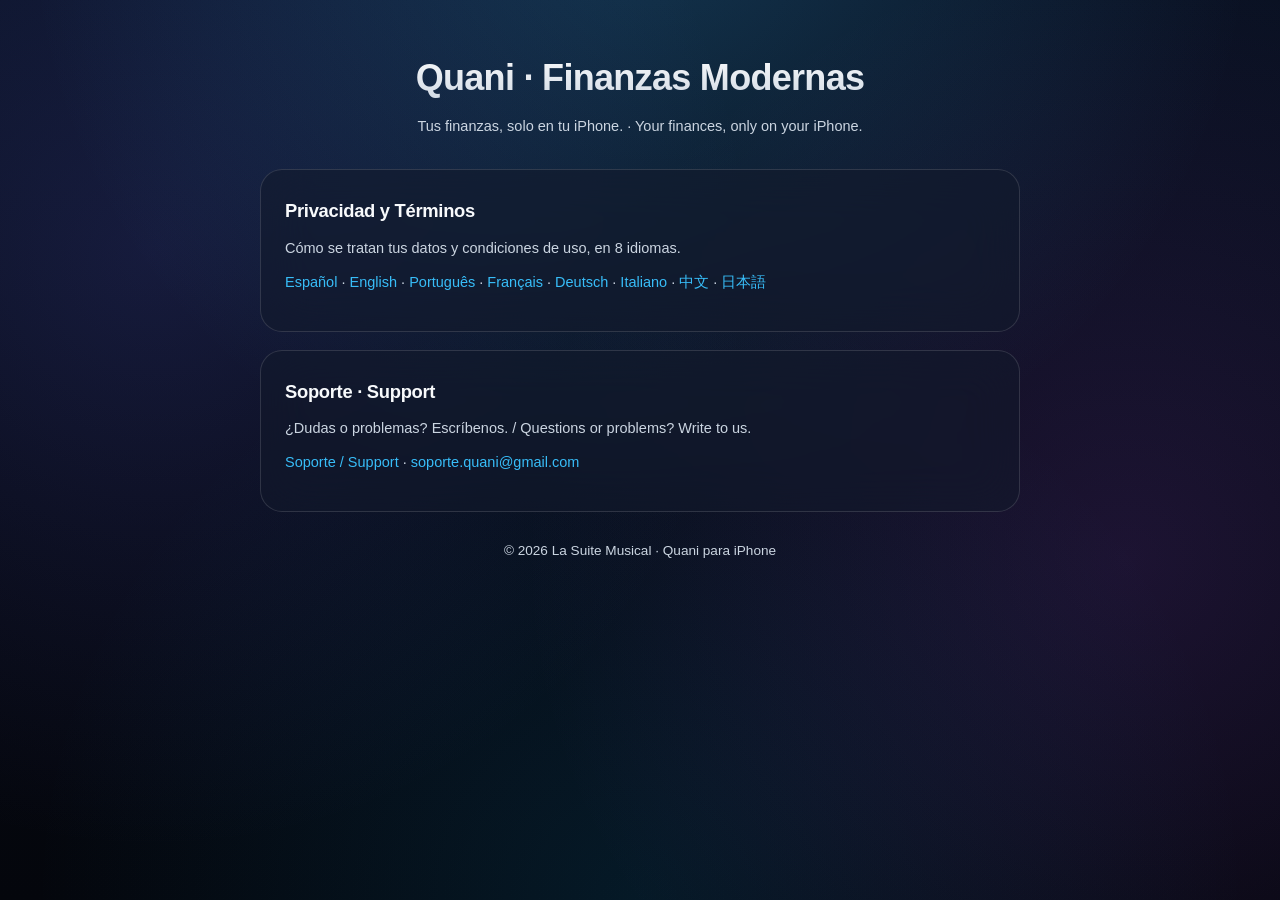
==== index.html @ 150d27f6 "Sitio de privacidad y soporte" ====
<!DOCTYPE html>
<html lang="es">
<head>
<meta charset="UTF-8" />
<meta name="viewport" content="width=device-width, initial-scale=1.0" />
<title>Quani · Finanzas Modernas</title>
<meta name="description" content="Quani · Finanzas Modernas. Privacidad, términos y soporte." />
<style>
:root {
      --bg-deep: #050811;
      --bg-navy: #0a0e17;
      --glass-surface: rgba(18, 26, 44, 0.56);
      --glass-surface-strong: rgba(24, 35, 58, 0.72);
      --glass-border: rgba(255, 255, 255, 0.13);
      --glass-highlight: rgba(255, 255, 255, 0.28);
      --text-primary: #f8fafc;
      --text-secondary: #cbd5e1;
      --text-muted: #8b9bb4;
      --cyan: #38bdf8;
      --amber: #fbbf24;
      --violet: #a78bfa;
    }

    * {
      box-sizing: border-box;
      -webkit-font-smoothing: antialiased;
    }

    body {
      margin: 0;
      min-height: 100vh;
      font-family: -apple-system, BlinkMacSystemFont, "SF Pro Display", "SF Pro Text", "Helvetica Neue", sans-serif;
      background-color: var(--bg-deep);
      color: var(--text-primary);
      line-height: 1.65;
      overflow-x: hidden;
      position: relative;
      padding: 48px 20px 96px;
    }

    /* Esferas de luz ambiental estilo Liquid Glass / Aurora de Quani */
    .ambient-canvas {
      position: fixed;
      inset: 0;
      pointer-events: none;
      z-index: 0;
      overflow: hidden;
      background:
        radial-gradient(circle at 50% -10%, rgba(56, 189, 248, 0.20) 0%, transparent 52%),
        radial-gradient(circle at 12% 28%, rgba(99, 102, 241, 0.16) 0%, transparent 46%),
        radial-gradient(circle at 88% 62%, rgba(168, 85, 247, 0.14) 0%, transparent 48%),
        radial-gradient(circle at 50% 100%, rgba(14, 165, 233, 0.12) 0%, transparent 55%),
        linear-gradient(180deg, #091122 0%, #060913 55%, #04060c 100%);
    }

    .shell {
      position: relative;
      z-index: 1;
      max-width: 760px;
      margin: 0 auto;
    }

    /* Cabecera minimalista con el emblema Q de cristal */
    .hero {
      text-align: center;
      margin-bottom: 36px;
    }

    .logo-ring {
      width: 84px;
      height: 84px;
      margin: 0 auto 18px;
      border-radius: 24px;
      background: linear-gradient(145deg, rgba(255, 255, 255, 0.12), rgba(255, 255, 255, 0.02));
      border: 1px solid var(--glass-border);
      box-shadow:
        0 18px 40px rgba(0, 0, 0, 0.55),
        0 0 32px rgba(56, 189, 248, 0.18),
        inset 0 1px 0 var(--glass-highlight);
      backdrop-filter: blur(24px) saturate(180%);
      -webkit-backdrop-filter: blur(24px) saturate(180%);
      display: flex;
      align-items: center;
      justify-content: center;
    }

    .logo-ring svg {
      width: 52px;
      height: 52px;
      filter: drop-shadow(0 2px 10px rgba(56, 189, 248, 0.45));
    }

    .kicker-pill {
      display: inline-flex;
      align-items: center;
      gap: 6px;
      padding: 5px 14px;
      border-radius: 999px;
      font-size: 11px;
      font-weight: 700;
      letter-spacing: 0.9px;
      text-transform: uppercase;
      color: var(--cyan);
      background: rgba(56, 189, 248, 0.10);
      border: 1px solid rgba(56, 189, 248, 0.26);
      box-shadow: inset 0 1px 0 rgba(255, 255, 255, 0.18);
      margin-bottom: 14px;
    }

    h1 {
      font-size: clamp(26px, 4.5vw, 36px);
      font-weight: 700;
      letter-spacing: -0.7px;
      margin: 0 0 8px;
      background: linear-gradient(180deg, #ffffff 0%, #cbd5e1 100%);
      -webkit-background-clip: text;
      -webkit-text-fill-color: transparent;
    }

    .hero-meta {
      color: var(--text-muted);
      font-size: 14px;
      margin: 0;
    }

    /* Barra de navegación de cristal estilo ModeSlider de Quani */
    .nav-bar {
      display: flex;
      flex-wrap: wrap;
      justify-content: center;
      gap: 8px;
      padding: 6px;
      margin: 0 auto 32px;
      max-width: fit-content;
      border-radius: 18px;
      background: rgba(15, 23, 42, 0.62);
      border: 1px solid var(--glass-border);
      box-shadow:
        0 10px 30px rgba(0, 0, 0, 0.35),
        inset 0 1px 0 rgba(255, 255, 255, 0.16);
      backdrop-filter: blur(24px) saturate(170%);
      -webkit-backdrop-filter: blur(24px) saturate(170%);
    }

    .nav-pill {
      padding: 8px 16px;
      border-radius: 13px;
      font-size: 13px;
      font-weight: 600;
      color: var(--text-secondary);
      text-decoration: none;
      transition: all 0.2s ease;
    }

    .nav-pill:hover {
      color: #ffffff;
      background: rgba(255, 255, 255, 0.08);
    }

    /* Tarjetas Liquid Glass */
    .glass-card {
      position: relative;
      background: linear-gradient(165deg, rgba(30, 43, 70, 0.54) 0%, rgba(13, 20, 36, 0.64) 100%);
      border: 1px solid var(--glass-border);
      border-radius: 24px;
      padding: 28px 30px;
      margin-bottom: 22px;
      box-shadow:
        0 20px 50px rgba(0, 0, 0, 0.45),
        inset 0 1px 0 var(--glass-highlight);
      backdrop-filter: blur(28px) saturate(175%);
      -webkit-backdrop-filter: blur(28px) saturate(175%);
      overflow: hidden;
    }

    .glass-card::before {
      content: "";
      position: absolute;
      top: 0;
      left: 24px;
      right: 24px;
      height: 1px;
      background: linear-gradient(90deg, transparent, rgba(255, 255, 255, 0.42), transparent);
      pointer-events: none;
    }

    .section-tag {
      display: block;
      font-size: 11px;
      font-weight: 700;
      letter-spacing: 0.9px;
      text-transform: uppercase;
      color: var(--text-muted);
      margin-bottom: 6px;
    }

    h2 {
      font-size: 20px;
      font-weight: 700;
      letter-spacing: -0.3px;
      margin: 0 0 14px;
      color: var(--text-primary);
    }

    .divider {
      height: 1px;
      background: linear-gradient(90deg, rgba(255, 255, 255, 0.14), rgba(255, 255, 255, 0.03));
      margin: 18px 0;
    }

    h3 {
      font-size: 15px;
      font-weight: 600;
      margin: 18px 0 6px;
      color: var(--cyan);
      display: flex;
      align-items: center;
      gap: 8px;
    }

    p, li {
      color: var(--text-secondary);
      font-size: 14.5px;
      margin: 0 0 10px;
    }

    ul {
      margin: 8px 0 4px;
      padding-left: 18px;
    }

    li {
      margin-bottom: 8px;
    }

    strong {
      color: #ffffff;
      font-weight: 600;
    }

    /* Cuadrícula de características de privacidad */
    .grid-2 {
      display: grid;
      grid-template-columns: repeat(auto-fit, minmax(260px, 1fr));
      gap: 14px;
      margin-top: 14px;
    }

    .mini-glass {
      background: rgba(255, 255, 255, 0.035);
      border: 1px solid rgba(255, 255, 255, 0.09);
      border-radius: 16px;
      padding: 16px 18px;
      box-shadow: inset 0 1px 0 rgba(255, 255, 255, 0.12);
    }

    .mini-title {
      font-size: 13.5px;
      font-weight: 600;
      color: #ffffff;
      margin-bottom: 4px;
    }

    .mini-desc {
      font-size: 13px;
      color: var(--text-muted);
      margin: 0;
    }

    .tone-amber { color: var(--amber); }
    .tone-cyan { color: var(--cyan); }

    footer {
      text-align: center;
      color: var(--text-muted);
      font-size: 12.5px;
      margin-top: 44px;
      padding-top: 20px;
      border-top: 1px solid rgba(255, 255, 255, 0.07);
    }

    a {
      color: var(--cyan);
      text-decoration: none;
    }

    a:hover {
      text-decoration: underline;
    }

    /* Selector de idioma */
    .lang-bar {
      display: flex;
      flex-wrap: wrap;
      justify-content: center;
      gap: 6px;
      margin: -14px auto 30px;
    }

    .lang-pill {
      padding: 6px 13px;
      border-radius: 11px;
      font-size: 12px;
      font-weight: 600;
      color: var(--text-muted);
      text-decoration: none;
      border: 1px solid transparent;
      transition: all 0.2s ease;
    }

    .lang-pill:hover {
      color: var(--text-primary);
      border-color: var(--glass-border);
    }

    .lang-pill[aria-current="page"] {
      color: var(--cyan);
      background: rgba(56, 189, 248, 0.10);
      border-color: rgba(56, 189, 248, 0.28);
    }

    /* Bloque de advertencia sobre red */
    .net-note {
      display: flex;
      gap: 12px;
      align-items: flex-start;
      background: rgba(251, 191, 36, 0.07);
      border: 1px solid rgba(251, 191, 36, 0.22);
      border-radius: 16px;
      padding: 16px 18px;
      margin-top: 16px;
    }

    .net-note .net-icon {
      flex: 0 0 auto;
      font-size: 18px;
      line-height: 1.5;
    }

    .net-note .net-body {
      flex: 1 1 auto;
    }

    .net-note p {
      margin: 0 0 6px;
    }

    .net-note p:last-child {
      margin-bottom: 0;
    }

    .net-note strong {
      color: var(--amber);
    }

    .lang-list {
      list-style: none;
      padding-left: 0;
    }

    .lang-list li {
      position: relative;
      padding-left: 22px;
    }

    .lang-list li::before {
      content: "▸";
      position: absolute;
      left: 4px;
      color: var(--cyan);
    }
  
.card{background:var(--glass-surface);border:1px solid var(--glass-border);border-radius:22px;padding:26px 24px;margin:0 0 18px;backdrop-filter:blur(24px)}
.card h2{margin:0 0 10px;font-size:1.15rem} .card p{margin:0 0 10px;color:var(--text-secondary)}
.card a{color:var(--cyan)} h1{text-align:center;margin:0 0 8px} .sub{text-align:center;color:var(--text-secondary);margin:0 0 30px}
</style>
</head>
<body>
<div class="ambient-canvas"></div>
<div class="shell">
<h1>Quani · Finanzas Modernas</h1>
<p class="sub">Tus finanzas, solo en tu iPhone. · Your finances, only on your iPhone.</p>
<div class="card"><h2>Privacidad y Términos</h2><p>Cómo se tratan tus datos y condiciones de uso, en 8 idiomas.</p><p><a href="privacidad-y-terminos.html">Español</a> · <a href="privacidad-y-terminos.en.html">English</a> · <a href="privacidad-y-terminos.pt.html">Português</a> · <a href="privacidad-y-terminos.fr.html">Français</a> · <a href="privacidad-y-terminos.de.html">Deutsch</a> · <a href="privacidad-y-terminos.it.html">Italiano</a> · <a href="privacidad-y-terminos.zh.html">中文</a> · <a href="privacidad-y-terminos.ja.html">日本語</a></p></div>
<div class="card"><h2>Soporte · Support</h2><p>¿Dudas o problemas? Escríbenos. / Questions or problems? Write to us.</p><p><a href="soporte.html">Soporte / Support</a> · <a href="mailto:soporte.quani@gmail.com">soporte.quani@gmail.com</a></p></div>
<p class="sub" style="margin-top:28px;font-size:.85rem">© 2026 La Suite Musical · Quani para iPhone</p>
</div>
</body>
</html>
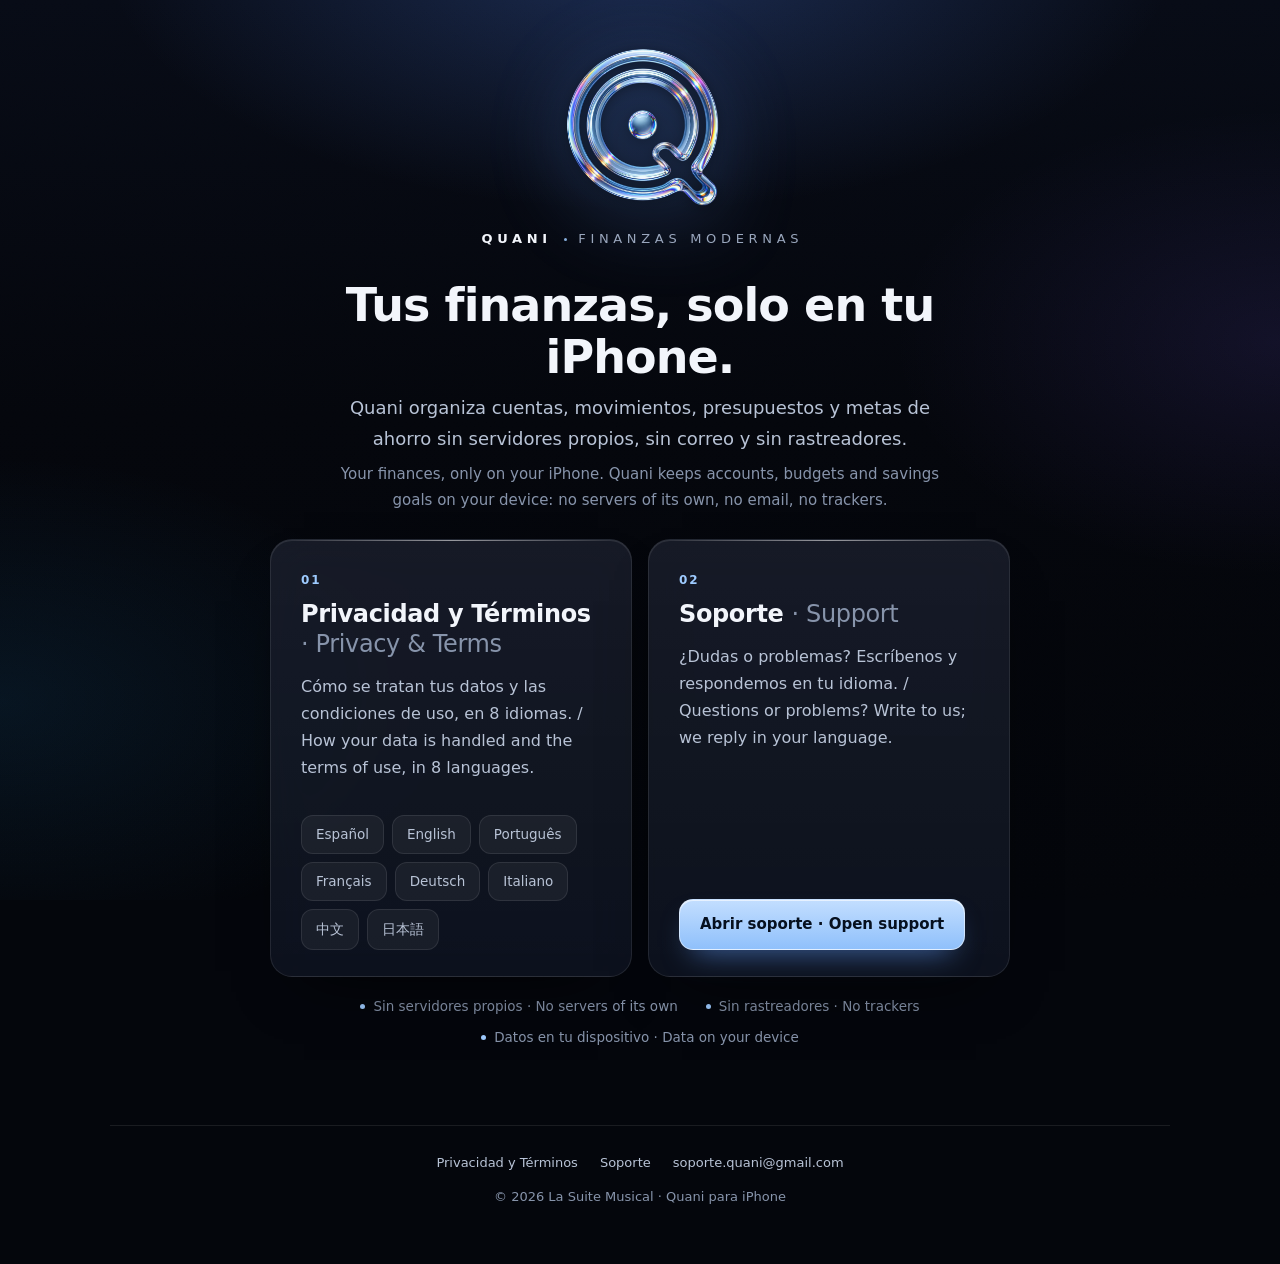
==== commit 317cc2d2: "actualizacion logo" ====
--- a/index.html
+++ b/index.html
@@ -1,388 +1,43 @@
 <!DOCTYPE html>
 <html lang="es">
 <head>
-<meta charset="UTF-8" />
-<meta name="viewport" content="width=device-width, initial-scale=1.0" />
+<meta charset="utf-8">
+<meta name="viewport" content="width=device-width, initial-scale=1, viewport-fit=cover">
 <title>Quani · Finanzas Modernas</title>
-<meta name="description" content="Quani · Finanzas Modernas. Privacidad, términos y soporte." />
-<style>
-:root {
-      --bg-deep: #050811;
-      --bg-navy: #0a0e17;
-      --glass-surface: rgba(18, 26, 44, 0.56);
-      --glass-surface-strong: rgba(24, 35, 58, 0.72);
-      --glass-border: rgba(255, 255, 255, 0.13);
-      --glass-highlight: rgba(255, 255, 255, 0.28);
-      --text-primary: #f8fafc;
-      --text-secondary: #cbd5e1;
-      --text-muted: #8b9bb4;
-      --cyan: #38bdf8;
-      --amber: #fbbf24;
-      --violet: #a78bfa;
-    }
-
-    * {
-      box-sizing: border-box;
-      -webkit-font-smoothing: antialiased;
-    }
-
-    body {
-      margin: 0;
-      min-height: 100vh;
-      font-family: -apple-system, BlinkMacSystemFont, "SF Pro Display", "SF Pro Text", "Helvetica Neue", sans-serif;
-      background-color: var(--bg-deep);
-      color: var(--text-primary);
-      line-height: 1.65;
-      overflow-x: hidden;
-      position: relative;
-      padding: 48px 20px 96px;
-    }
-
-    /* Esferas de luz ambiental estilo Liquid Glass / Aurora de Quani */
-    .ambient-canvas {
-      position: fixed;
-      inset: 0;
-      pointer-events: none;
-      z-index: 0;
-      overflow: hidden;
-      background:
-        radial-gradient(circle at 50% -10%, rgba(56, 189, 248, 0.20) 0%, transparent 52%),
-        radial-gradient(circle at 12% 28%, rgba(99, 102, 241, 0.16) 0%, transparent 46%),
-        radial-gradient(circle at 88% 62%, rgba(168, 85, 247, 0.14) 0%, transparent 48%),
-        radial-gradient(circle at 50% 100%, rgba(14, 165, 233, 0.12) 0%, transparent 55%),
-        linear-gradient(180deg, #091122 0%, #060913 55%, #04060c 100%);
-    }
-
-    .shell {
-      position: relative;
-      z-index: 1;
-      max-width: 760px;
-      margin: 0 auto;
-    }
-
-    /* Cabecera minimalista con el emblema Q de cristal */
-    .hero {
-      text-align: center;
-      margin-bottom: 36px;
-    }
-
-    .logo-ring {
-      width: 84px;
-      height: 84px;
-      margin: 0 auto 18px;
-      border-radius: 24px;
-      background: linear-gradient(145deg, rgba(255, 255, 255, 0.12), rgba(255, 255, 255, 0.02));
-      border: 1px solid var(--glass-border);
-      box-shadow:
-        0 18px 40px rgba(0, 0, 0, 0.55),
-        0 0 32px rgba(56, 189, 248, 0.18),
-        inset 0 1px 0 var(--glass-highlight);
-      backdrop-filter: blur(24px) saturate(180%);
-      -webkit-backdrop-filter: blur(24px) saturate(180%);
-      display: flex;
-      align-items: center;
-      justify-content: center;
-    }
-
-    .logo-ring svg {
-      width: 52px;
-      height: 52px;
-      filter: drop-shadow(0 2px 10px rgba(56, 189, 248, 0.45));
-    }
-
-    .kicker-pill {
-      display: inline-flex;
-      align-items: center;
-      gap: 6px;
-      padding: 5px 14px;
-      border-radius: 999px;
-      font-size: 11px;
-      font-weight: 700;
-      letter-spacing: 0.9px;
-      text-transform: uppercase;
-      color: var(--cyan);
-      background: rgba(56, 189, 248, 0.10);
-      border: 1px solid rgba(56, 189, 248, 0.26);
-      box-shadow: inset 0 1px 0 rgba(255, 255, 255, 0.18);
-      margin-bottom: 14px;
-    }
-
-    h1 {
-      font-size: clamp(26px, 4.5vw, 36px);
-      font-weight: 700;
-      letter-spacing: -0.7px;
-      margin: 0 0 8px;
-      background: linear-gradient(180deg, #ffffff 0%, #cbd5e1 100%);
-      -webkit-background-clip: text;
-      -webkit-text-fill-color: transparent;
-    }
-
-    .hero-meta {
-      color: var(--text-muted);
-      font-size: 14px;
-      margin: 0;
-    }
-
-    /* Barra de navegación de cristal estilo ModeSlider de Quani */
-    .nav-bar {
-      display: flex;
-      flex-wrap: wrap;
-      justify-content: center;
-      gap: 8px;
-      padding: 6px;
-      margin: 0 auto 32px;
-      max-width: fit-content;
-      border-radius: 18px;
-      background: rgba(15, 23, 42, 0.62);
-      border: 1px solid var(--glass-border);
-      box-shadow:
-        0 10px 30px rgba(0, 0, 0, 0.35),
-        inset 0 1px 0 rgba(255, 255, 255, 0.16);
-      backdrop-filter: blur(24px) saturate(170%);
-      -webkit-backdrop-filter: blur(24px) saturate(170%);
-    }
-
-    .nav-pill {
-      padding: 8px 16px;
-      border-radius: 13px;
-      font-size: 13px;
-      font-weight: 600;
-      color: var(--text-secondary);
-      text-decoration: none;
-      transition: all 0.2s ease;
-    }
-
-    .nav-pill:hover {
-      color: #ffffff;
-      background: rgba(255, 255, 255, 0.08);
-    }
-
-    /* Tarjetas Liquid Glass */
-    .glass-card {
-      position: relative;
-      background: linear-gradient(165deg, rgba(30, 43, 70, 0.54) 0%, rgba(13, 20, 36, 0.64) 100%);
-      border: 1px solid var(--glass-border);
-      border-radius: 24px;
-      padding: 28px 30px;
-      margin-bottom: 22px;
-      box-shadow:
-        0 20px 50px rgba(0, 0, 0, 0.45),
-        inset 0 1px 0 var(--glass-highlight);
-      backdrop-filter: blur(28px) saturate(175%);
-      -webkit-backdrop-filter: blur(28px) saturate(175%);
-      overflow: hidden;
-    }
-
-    .glass-card::before {
-      content: "";
-      position: absolute;
-      top: 0;
-      left: 24px;
-      right: 24px;
-      height: 1px;
-      background: linear-gradient(90deg, transparent, rgba(255, 255, 255, 0.42), transparent);
-      pointer-events: none;
-    }
-
-    .section-tag {
-      display: block;
-      font-size: 11px;
-      font-weight: 700;
-      letter-spacing: 0.9px;
-      text-transform: uppercase;
-      color: var(--text-muted);
-      margin-bottom: 6px;
-    }
-
-    h2 {
-      font-size: 20px;
-      font-weight: 700;
-      letter-spacing: -0.3px;
-      margin: 0 0 14px;
-      color: var(--text-primary);
-    }
-
-    .divider {
-      height: 1px;
-      background: linear-gradient(90deg, rgba(255, 255, 255, 0.14), rgba(255, 255, 255, 0.03));
-      margin: 18px 0;
-    }
-
-    h3 {
-      font-size: 15px;
-      font-weight: 600;
-      margin: 18px 0 6px;
-      color: var(--cyan);
-      display: flex;
-      align-items: center;
-      gap: 8px;
-    }
-
-    p, li {
-      color: var(--text-secondary);
-      font-size: 14.5px;
-      margin: 0 0 10px;
-    }
-
-    ul {
-      margin: 8px 0 4px;
-      padding-left: 18px;
-    }
-
-    li {
-      margin-bottom: 8px;
-    }
-
-    strong {
-      color: #ffffff;
-      font-weight: 600;
-    }
-
-    /* Cuadrícula de características de privacidad */
-    .grid-2 {
-      display: grid;
-      grid-template-columns: repeat(auto-fit, minmax(260px, 1fr));
-      gap: 14px;
-      margin-top: 14px;
-    }
-
-    .mini-glass {
-      background: rgba(255, 255, 255, 0.035);
-      border: 1px solid rgba(255, 255, 255, 0.09);
-      border-radius: 16px;
-      padding: 16px 18px;
-      box-shadow: inset 0 1px 0 rgba(255, 255, 255, 0.12);
-    }
-
-    .mini-title {
-      font-size: 13.5px;
-      font-weight: 600;
-      color: #ffffff;
-      margin-bottom: 4px;
-    }
-
-    .mini-desc {
-      font-size: 13px;
-      color: var(--text-muted);
-      margin: 0;
-    }
-
-    .tone-amber { color: var(--amber); }
-    .tone-cyan { color: var(--cyan); }
-
-    footer {
-      text-align: center;
-      color: var(--text-muted);
-      font-size: 12.5px;
-      margin-top: 44px;
-      padding-top: 20px;
-      border-top: 1px solid rgba(255, 255, 255, 0.07);
-    }
-
-    a {
-      color: var(--cyan);
-      text-decoration: none;
-    }
-
-    a:hover {
-      text-decoration: underline;
-    }
-
-    /* Selector de idioma */
-    .lang-bar {
-      display: flex;
-      flex-wrap: wrap;
-      justify-content: center;
-      gap: 6px;
-      margin: -14px auto 30px;
-    }
-
-    .lang-pill {
-      padding: 6px 13px;
-      border-radius: 11px;
-      font-size: 12px;
-      font-weight: 600;
-      color: var(--text-muted);
-      text-decoration: none;
-      border: 1px solid transparent;
-      transition: all 0.2s ease;
-    }
-
-    .lang-pill:hover {
-      color: var(--text-primary);
-      border-color: var(--glass-border);
-    }
-
-    .lang-pill[aria-current="page"] {
-      color: var(--cyan);
-      background: rgba(56, 189, 248, 0.10);
-      border-color: rgba(56, 189, 248, 0.28);
-    }
-
-    /* Bloque de advertencia sobre red */
-    .net-note {
-      display: flex;
-      gap: 12px;
-      align-items: flex-start;
-      background: rgba(251, 191, 36, 0.07);
-      border: 1px solid rgba(251, 191, 36, 0.22);
-      border-radius: 16px;
-      padding: 16px 18px;
-      margin-top: 16px;
-    }
-
-    .net-note .net-icon {
-      flex: 0 0 auto;
-      font-size: 18px;
-      line-height: 1.5;
-    }
-
-    .net-note .net-body {
-      flex: 1 1 auto;
-    }
-
-    .net-note p {
-      margin: 0 0 6px;
-    }
-
-    .net-note p:last-child {
-      margin-bottom: 0;
-    }
-
-    .net-note strong {
-      color: var(--amber);
-    }
-
-    .lang-list {
-      list-style: none;
-      padding-left: 0;
-    }
-
-    .lang-list li {
-      position: relative;
-      padding-left: 22px;
-    }
-
-    .lang-list li::before {
-      content: "▸";
-      position: absolute;
-      left: 4px;
-      color: var(--cyan);
-    }
-  
-.card{background:var(--glass-surface);border:1px solid var(--glass-border);border-radius:22px;padding:26px 24px;margin:0 0 18px;backdrop-filter:blur(24px)}
-.card h2{margin:0 0 10px;font-size:1.15rem} .card p{margin:0 0 10px;color:var(--text-secondary)}
-.card a{color:var(--cyan)} h1{text-align:center;margin:0 0 8px} .sub{text-align:center;color:var(--text-secondary);margin:0 0 30px}
-</style>
+<meta name="description" content="Quani · Finanzas Modernas: privacidad, términos y soporte. Tus finanzas, solo en tu iPhone.">
+<meta name="robots" content="index, follow">
+<meta name="theme-color" content="#04060c">
+<meta name="color-scheme" content="dark">
+<link rel="canonical" href="https://lasuitemusicalrm-ui.github.io/quani-legal/index.html">
+<link rel="icon" type="image/png" href="assets/favicon.png">
+<link rel="apple-touch-icon" href="assets/apple-touch-icon.png">
+<meta property="og:title" content="Quani · Finanzas Modernas">
+<meta property="og:description" content="Quani · Finanzas Modernas: privacidad, términos y soporte. Tus finanzas, solo en tu iPhone.">
+<meta property="og:type" content="website">
+<meta property="og:image" content="https://lasuitemusicalrm-ui.github.io/quani-legal/assets/quani-logo.png">
+<link rel="stylesheet" href="assets/style.css">
 </head>
 <body>
-<div class="ambient-canvas"></div>
-<div class="shell">
-<h1>Quani · Finanzas Modernas</h1>
-<p class="sub">Tus finanzas, solo en tu iPhone. · Your finances, only on your iPhone.</p>
-<div class="card"><h2>Privacidad y Términos</h2><p>Cómo se tratan tus datos y condiciones de uso, en 8 idiomas.</p><p><a href="privacidad-y-terminos.html">Español</a> · <a href="privacidad-y-terminos.en.html">English</a> · <a href="privacidad-y-terminos.pt.html">Português</a> · <a href="privacidad-y-terminos.fr.html">Français</a> · <a href="privacidad-y-terminos.de.html">Deutsch</a> · <a href="privacidad-y-terminos.it.html">Italiano</a> · <a href="privacidad-y-terminos.zh.html">中文</a> · <a href="privacidad-y-terminos.ja.html">日本語</a></p></div>
-<div class="card"><h2>Soporte · Support</h2><p>¿Dudas o problemas? Escríbenos. / Questions or problems? Write to us.</p><p><a href="soporte.html">Soporte / Support</a> · <a href="mailto:soporte.quani@gmail.com">soporte.quani@gmail.com</a></p></div>
-<p class="sub" style="margin-top:28px;font-size:.85rem">© 2026 La Suite Musical · Quani para iPhone</p>
+<div class="backdrop" aria-hidden="true"></div>
+<main class="page narrow">
+<header class="brand big">
+<a href="index.html" aria-label="Quani · Finanzas Modernas"><picture><source srcset="assets/quani-logo.webp" type="image/webp"><img class="mark" src="assets/quani-logo.png" width="640" height="640" alt="Quani"></picture></a>
+<p class="wordmark"><b>Quani</b><i aria-hidden="true"></i><span>Finanzas Modernas</span></p>
+</header>
+<div class="hero">
+<h1>Tus finanzas, solo en tu iPhone.</h1>
+<p class="lead">Quani organiza cuentas, movimientos, presupuestos y metas de ahorro sin servidores propios, sin correo y sin rastreadores.</p>
+<p class="lead" lang="en" style="margin-top:8px;color:var(--ink-3);font-size:15px">Your finances, only on your iPhone. Quani keeps accounts, budgets and savings goals on your device: no servers of its own, no email, no trackers.</p>
 </div>
+<div class="cards2">
+<section class="card"><span class="num">01</span><h2>Privacidad y Términos <span style="color:var(--ink-3);font-weight:450">· Privacy & Terms</span></h2><p>Cómo se tratan tus datos y las condiciones de uso, en 8 idiomas. / How your data is handled and the terms of use, in 8 languages.</p><div class="actions"><div class="chips"><a href="privacidad-y-terminos.html" lang="es">Español</a><a href="privacidad-y-terminos.en.html" lang="en">English</a><a href="privacidad-y-terminos.pt.html" lang="pt">Português</a><a href="privacidad-y-terminos.fr.html" lang="fr">Français</a><a href="privacidad-y-terminos.de.html" lang="de">Deutsch</a><a href="privacidad-y-terminos.it.html" lang="it">Italiano</a><a href="privacidad-y-terminos.zh.html" lang="zh-Hans">中文</a><a href="privacidad-y-terminos.ja.html" lang="ja">日本語</a></div></div></section>
+<section class="card"><span class="num">02</span><h2>Soporte <span style="color:var(--ink-3);font-weight:450">· Support</span></h2><p>¿Dudas o problemas? Escríbenos y respondemos en tu idioma. / Questions or problems? Write to us; we reply in your language.</p><div class="actions"><a class="btn" href="soporte.html">Abrir soporte · Open support</a></div></section>
+</div>
+<p class="trust"><span>Sin servidores propios · No servers of its own</span><span>Sin rastreadores · No trackers</span><span>Datos en tu dispositivo · Data on your device</span></p>
+</main>
+<footer>
+<nav><a href="privacidad-y-terminos.html">Privacidad y Términos</a><a href="soporte.html">Soporte</a><a href="mailto:soporte.quani@gmail.com">soporte.quani@gmail.com</a></nav>
+<p>© 2026 La Suite Musical · Quani para iPhone</p>
+</footer>
 </body>
-</html>+</html>
--- a/assets/style.css
+++ b/assets/style.css
@@ -0,0 +1,236 @@
+/* Quani · sitio legal. Cristal líquido sobre fondo oscuro sólido.
+   Sin fuentes ni scripts externos: esta página promete no rastrear y no carga nada de terceros. */
+:root {
+  color-scheme: dark;
+  --bg: #04060c;
+  --ink: #f2f5fb;
+  --ink-2: #b8c3d6;
+  --ink-3: #8794ab;
+  --line: rgba(255, 255, 255, 0.09);
+  --line-2: rgba(255, 255, 255, 0.17);
+  --accent: #9ecbff;
+  --accent-2: #b9adff;
+  --accent-ink: #06101f;
+  --card: rgba(13, 19, 33, 0.72);
+  --card-hi: rgba(255, 255, 255, 0.05);
+  --radius: 22px;
+  --font: -apple-system, BlinkMacSystemFont, "SF Pro Display", "SF Pro Text", "Inter", "Segoe UI", Roboto,
+    "Helvetica Neue", "Hiragino Sans", "PingFang SC", "Noto Sans CJK SC", "Noto Sans CJK JP", system-ui, sans-serif;
+}
+
+* { box-sizing: border-box; }
+html { -webkit-text-size-adjust: 100%; scroll-behavior: smooth; }
+@media (prefers-reduced-motion: reduce) { html { scroll-behavior: auto; } * { animation: none !important; transition: none !important; } }
+
+body {
+  margin: 0;
+  min-height: 100vh;
+  background: var(--bg);
+  color: var(--ink-2);
+  font-family: var(--font);
+  font-size: 16px;
+  line-height: 1.7;
+  -webkit-font-smoothing: antialiased;
+  text-rendering: optimizeLegibility;
+  overflow-x: hidden;
+}
+:lang(zh), :lang(ja) { line-height: 1.85; }
+
+/* Fondo: luz ambiente muy contenida + grano fino para que el negro se sienta material, no plano. */
+.backdrop {
+  position: fixed; inset: 0; z-index: 0; pointer-events: none;
+  background:
+    radial-gradient(60% 42% at 50% -6%, rgba(86, 140, 255, 0.26), transparent 70%),
+    radial-gradient(42% 36% at 100% 38%, rgba(130, 100, 255, 0.11), transparent 72%),
+    radial-gradient(46% 38% at 0% 78%, rgba(40, 170, 255, 0.09), transparent 72%),
+    linear-gradient(180deg, #070b16 0%, #04060c 46%, #03050a 100%);
+}
+.backdrop::after {
+  content: ""; position: absolute; inset: 0; opacity: 0.06; mix-blend-mode: overlay;
+  background-image: url("data:image/svg+xml;utf8,<svg xmlns='http://www.w3.org/2000/svg' width='160' height='160'><filter id='n'><feTurbulence type='fractalNoise' baseFrequency='.9' numOctaves='2' stitchTiles='stitch'/></filter><rect width='100%' height='100%' filter='url(%23n)'/></svg>");
+}
+
+.page { position: relative; z-index: 1; max-width: 1060px; margin: 0 auto; padding: 44px 20px 40px; }
+.page.narrow { max-width: 780px; }
+
+a { color: var(--accent); text-decoration: none; text-underline-offset: 3px; }
+a:hover { text-decoration: underline; }
+a:focus-visible, summary:focus-visible, .btn:focus-visible { outline: 2px solid var(--accent); outline-offset: 3px; border-radius: 10px; }
+strong { color: var(--ink); font-weight: 600; }
+
+/* ---------- Marca: logo real arriba, lema en letras sueltas (sin pastilla ni caja) ---------- */
+.brand { display: flex; flex-direction: column; align-items: center; text-align: center; margin: 0 0 30px; }
+.brand a { display: inline-block; line-height: 0; border-radius: 28px; }
+.brand a:hover { text-decoration: none; }
+.mark {
+  width: 132px; height: 132px; object-fit: contain;
+  filter: drop-shadow(0 14px 38px rgba(96, 156, 255, 0.38)) drop-shadow(0 2px 6px rgba(0, 0, 0, 0.6));
+  animation: rise 0.9s cubic-bezier(0.2, 0.7, 0.2, 1) both;
+}
+.brand.big .mark { width: 164px; height: 164px; }
+.wordmark {
+  margin: 20px 0 0; display: flex; align-items: center; justify-content: center; gap: 0.9em; flex-wrap: wrap;
+  font-size: 13px; letter-spacing: 0.36em; text-transform: uppercase; color: #9aa7bd;
+  font-weight: 300; padding-left: 0.36em; /* compensa el espaciado final para centrar bien */
+  animation: rise 0.9s 0.08s cubic-bezier(0.2, 0.7, 0.2, 1) both;
+}
+.wordmark b { font-weight: 600; color: var(--ink); }
+.wordmark i { width: 3px; height: 3px; border-radius: 50%; background: var(--accent); display: inline-block; opacity: 0.85; }
+@keyframes rise { from { opacity: 0; transform: translateY(8px); } to { opacity: 1; transform: none; } }
+
+/* ---------- Título de página ---------- */
+.hero { text-align: center; margin: 0 auto 26px; max-width: 720px; }
+h1 {
+  margin: 0 0 10px; color: var(--ink); font-weight: 650; letter-spacing: -0.02em; line-height: 1.12;
+  font-size: clamp(30px, 5.4vw, 46px);
+}
+.hero .lead { margin: 0 auto; color: var(--ink-2); font-size: clamp(16px, 2.2vw, 18px); max-width: 600px; }
+.meta { margin: 14px 0 0; display: flex; justify-content: center; flex-wrap: wrap; gap: 4px 14px; font-size: 13px; color: var(--ink-3); }
+.meta span + span::before { content: ""; display: inline-block; width: 3px; height: 3px; border-radius: 50%; background: var(--ink-3); margin: 0 14px 3px 0; vertical-align: middle; opacity: 0.7; }
+
+/* ---------- Selector de idioma (cápsula de cristal) ---------- */
+.lang {
+  display: flex; flex-wrap: wrap; justify-content: center; gap: 2px; width: fit-content; max-width: 100%;
+  margin: 0 auto 38px; padding: 4px; border-radius: 16px;
+  background: rgba(255, 255, 255, 0.045); border: 1px solid var(--line);
+  box-shadow: inset 0 1px 0 rgba(255, 255, 255, 0.08);
+  -webkit-backdrop-filter: blur(18px) saturate(140%); backdrop-filter: blur(18px) saturate(140%);
+}
+.lang a {
+  padding: 7px 14px; border-radius: 12px; font-size: 13px; font-weight: 550; color: var(--ink-3);
+  transition: background 0.2s, color 0.2s;
+}
+.lang a:hover { color: var(--ink); text-decoration: none; background: rgba(255, 255, 255, 0.06); }
+.lang a[aria-current="page"] {
+  color: var(--ink); background: rgba(255, 255, 255, 0.12);
+  box-shadow: inset 0 0 0 1px rgba(255, 255, 255, 0.14), 0 6px 16px -8px rgba(0, 0, 0, 0.8);
+}
+
+/* ---------- Superficies de cristal ---------- */
+.glass, .card, .tile, .toc {
+  position: relative; border-radius: var(--radius);
+  background: linear-gradient(180deg, var(--card-hi), rgba(255, 255, 255, 0.012)), var(--card);
+  border: 1px solid var(--line);
+  box-shadow: inset 0 1px 0 rgba(255, 255, 255, 0.10), 0 28px 60px -34px rgba(0, 0, 0, 0.9);
+  -webkit-backdrop-filter: blur(22px) saturate(150%); backdrop-filter: blur(22px) saturate(150%);
+}
+/* Filo de luz en el borde superior: lo que da la sensación de vidrio grueso. */
+.card::before, .tile::before, .toc::before, .glass::before {
+  content: ""; position: absolute; left: 22px; right: 22px; top: 0; height: 1px; pointer-events: none;
+  background: linear-gradient(90deg, transparent, rgba(255, 255, 255, 0.5), transparent);
+}
+
+/* ---------- Resumen ---------- */
+.summary { display: grid; gap: 14px; grid-template-columns: repeat(auto-fit, minmax(230px, 1fr)); margin: 0 0 34px; }
+.tile { padding: 22px 22px 20px; }
+.tile svg { width: 26px; height: 26px; stroke: var(--accent); fill: none; stroke-width: 1.6; stroke-linecap: round; stroke-linejoin: round; margin-bottom: 14px; }
+.tile h2 { margin: 0 0 6px; font-size: 16px; font-weight: 620; color: var(--ink); letter-spacing: -0.005em; line-height: 1.3; }
+.tile p { margin: 0; font-size: 14px; line-height: 1.6; color: var(--ink-3); }
+
+/* ---------- Disposición: índice + contenido ---------- */
+.layout { display: grid; gap: 22px; }
+@media (min-width: 960px) {
+  .layout { grid-template-columns: 236px minmax(0, 1fr); gap: 36px; align-items: start; }
+  .toc { position: sticky; top: 28px; }
+}
+.toc { padding: 20px 18px 16px; }
+.toc h2 { margin: 0 0 10px 8px; font-size: 11.5px; letter-spacing: 0.16em; text-transform: uppercase; color: var(--ink-3); font-weight: 600; }
+.toc ol { list-style: none; margin: 0; padding: 0; counter-reset: s; }
+.toc li { counter-increment: s; }
+.toc a {
+  display: flex; gap: 10px; align-items: baseline; padding: 8px 10px; border-radius: 12px;
+  color: var(--ink-2); font-size: 14px; line-height: 1.4; transition: background 0.2s, color 0.2s;
+}
+.toc a::before { content: counter(s, decimal-leading-zero); font-variant-numeric: tabular-nums; font-size: 12px; color: var(--ink-3); }
+.toc a:hover { background: rgba(255, 255, 255, 0.06); text-decoration: none; color: var(--ink); }
+.toc a.on { background: rgba(158, 203, 255, 0.12); color: var(--ink); }
+.toc a.on::before { color: var(--accent); }
+
+/* ---------- Secciones ---------- */
+.stack { display: grid; gap: 18px; min-width: 0; }
+.card { padding: 30px 30px 26px; scroll-margin-top: 24px; }
+@media (max-width: 560px) { .card { padding: 24px 20px 20px; } .page { padding-top: 32px; } }
+.card .num { display: block; font-size: 12px; letter-spacing: 0.16em; font-variant-numeric: tabular-nums; color: var(--accent); font-weight: 600; margin-bottom: 8px; }
+.card h2 { margin: 0 0 14px; font-size: clamp(20px, 3vw, 24px); line-height: 1.25; color: var(--ink); font-weight: 640; letter-spacing: -0.015em; }
+.card h3 { margin: 24px 0 8px; font-size: 15.5px; color: var(--ink); font-weight: 620; }
+.card p { margin: 0 0 12px; }
+.card p:last-child { margin-bottom: 0; }
+.card ul { list-style: none; margin: 10px 0 4px; padding: 0; }
+.card li { position: relative; padding-left: 22px; margin: 0 0 10px; }
+.card li::before { content: ""; position: absolute; left: 3px; top: 0.72em; width: 6px; height: 6px; border-radius: 50%; background: var(--accent); opacity: 0.9; }
+.card hr { border: 0; height: 1px; background: var(--line); margin: 20px 0; }
+
+/* Datos en rejilla dentro de una sección */
+.facts { display: grid; gap: 12px; grid-template-columns: repeat(auto-fit, minmax(240px, 1fr)); margin: 18px 0 4px; }
+.fact { padding: 16px 18px; border-radius: 16px; background: rgba(255, 255, 255, 0.035); border: 1px solid var(--line); }
+.fact b { display: block; color: var(--ink); font-size: 14.5px; font-weight: 620; margin-bottom: 4px; }
+.fact span { font-size: 14px; color: var(--ink-3); line-height: 1.6; display: block; }
+
+/* Aviso: filete de color, sin recuadros chillones */
+.note { margin: 18px 0 2px; padding: 14px 18px; border-radius: 14px; background: rgba(158, 203, 255, 0.06); border: 1px solid rgba(158, 203, 255, 0.18); border-left: 3px solid var(--accent); font-size: 14.5px; }
+
+/* Servicios de red: filas ordenadas */
+.rows { margin: 16px 0 6px; border: 1px solid var(--line); border-radius: 16px; overflow: hidden; background: rgba(255, 255, 255, 0.025); }
+.row { padding: 16px 18px; }
+.row + .row { border-top: 1px solid var(--line); }
+.row h3 { margin: 0 0 2px; font-size: 15px; }
+.row .when { display: inline-block; margin: 0 0 6px; font-size: 12.5px; color: var(--accent); letter-spacing: 0.01em; }
+.row p { margin: 0; font-size: 14.5px; color: var(--ink-2); }
+
+/* Botón */
+.btn {
+  display: inline-flex; align-items: center; gap: 10px; padding: 12px 20px; border-radius: 14px; font-weight: 600; font-size: 15px;
+  color: var(--accent-ink); background: linear-gradient(180deg, #c3deff, #8fc0fb); border: 1px solid rgba(255, 255, 255, 0.5);
+  box-shadow: 0 14px 30px -14px rgba(100, 160, 255, 0.7), inset 0 1px 0 rgba(255, 255, 255, 0.6);
+  transition: transform 0.15s, box-shadow 0.2s;
+}
+.btn:hover { text-decoration: none; transform: translateY(-1px); }
+.btn.ghost { color: var(--ink); background: rgba(255, 255, 255, 0.07); border-color: var(--line-2); box-shadow: inset 0 1px 0 rgba(255, 255, 255, 0.1); }
+
+/* Portada */
+.cards2 { display: grid; gap: 16px; grid-template-columns: repeat(auto-fit, minmax(290px, 1fr)); margin: 0 0 18px; }
+.cards2 .card { display: flex; flex-direction: column; }
+.cards2 .card .actions { margin-top: auto; padding-top: 18px; }
+.chips { display: flex; flex-wrap: wrap; gap: 8px; margin-top: 4px; }
+.chips a { padding: 7px 14px; border-radius: 12px; font-size: 13.5px; color: var(--ink-2); background: rgba(255, 255, 255, 0.05); border: 1px solid var(--line); transition: background 0.2s, color 0.2s; }
+.chips a:hover { background: rgba(255, 255, 255, 0.1); color: var(--ink); text-decoration: none; }
+.trust { display: flex; flex-wrap: wrap; justify-content: center; gap: 8px 28px; margin: 6px 0 0; color: var(--ink-3); font-size: 13.5px; }
+.trust span { display: inline-flex; align-items: center; gap: 8px; }
+.trust span::before { content: ""; width: 5px; height: 5px; border-radius: 50%; background: var(--accent); }
+
+/* Soporte: preguntas desplegables */
+details { border-top: 1px solid var(--line); }
+details:first-of-type { border-top: 0; }
+summary { cursor: pointer; list-style: none; padding: 16px 30px 16px 0; position: relative; color: var(--ink); font-weight: 600; font-size: 16px; line-height: 1.4; }
+summary::-webkit-details-marker { display: none; }
+summary::after { content: ""; position: absolute; right: 4px; top: 50%; width: 8px; height: 8px; border-right: 2px solid var(--ink-3); border-bottom: 2px solid var(--ink-3); transform: translateY(-70%) rotate(45deg); transition: transform 0.2s; }
+details[open] summary::after { transform: translateY(-30%) rotate(-135deg); }
+details > div { padding: 0 0 18px; color: var(--ink-2); }
+details > div p { margin: 0 0 10px; }
+.langhead { margin: 34px 4px 12px; font-size: 12px; letter-spacing: 0.16em; text-transform: uppercase; color: var(--ink-3); font-weight: 600; }
+
+/* Pie */
+footer { position: relative; z-index: 1; max-width: 1060px; margin: 36px auto 0; padding: 26px 20px 56px; border-top: 1px solid var(--line); text-align: center; color: var(--ink-3); font-size: 13px; }
+footer nav { display: flex; flex-wrap: wrap; justify-content: center; gap: 6px 22px; margin: 0 0 12px; }
+footer nav a { color: var(--ink-2); }
+footer p { margin: 0; }
+
+@media (max-width: 560px) {
+  .mark { width: 108px; height: 108px; }
+  .brand.big .mark { width: 136px; height: 136px; }
+  .meta { flex-direction: column; align-items: center; gap: 2px; }
+  .meta span + span::before { display: none; }
+  .lang { display: grid; grid-template-columns: repeat(4, 1fr); width: 100%; }
+  .lang a { text-align: center; padding: 8px 2px; }
+  .summary { grid-template-columns: 1fr; gap: 10px; }
+  .tile { display: grid; grid-template-columns: 30px 1fr; column-gap: 14px; padding: 16px 18px; }
+  .tile svg { grid-row: 1 / span 2; margin: 2px 0 0; }
+  .tile h2 { margin-bottom: 2px; }
+  .wordmark { font-size: 11px; letter-spacing: 0.3em; }
+}
+@media print {
+  .backdrop, .toc, .lang { display: none; }
+  body { background: #fff; color: #111; }
+  .card, .tile { background: none; box-shadow: none; border-color: #ccc; }
+  h1, .card h2, .card h3, strong { color: #000; }
+}
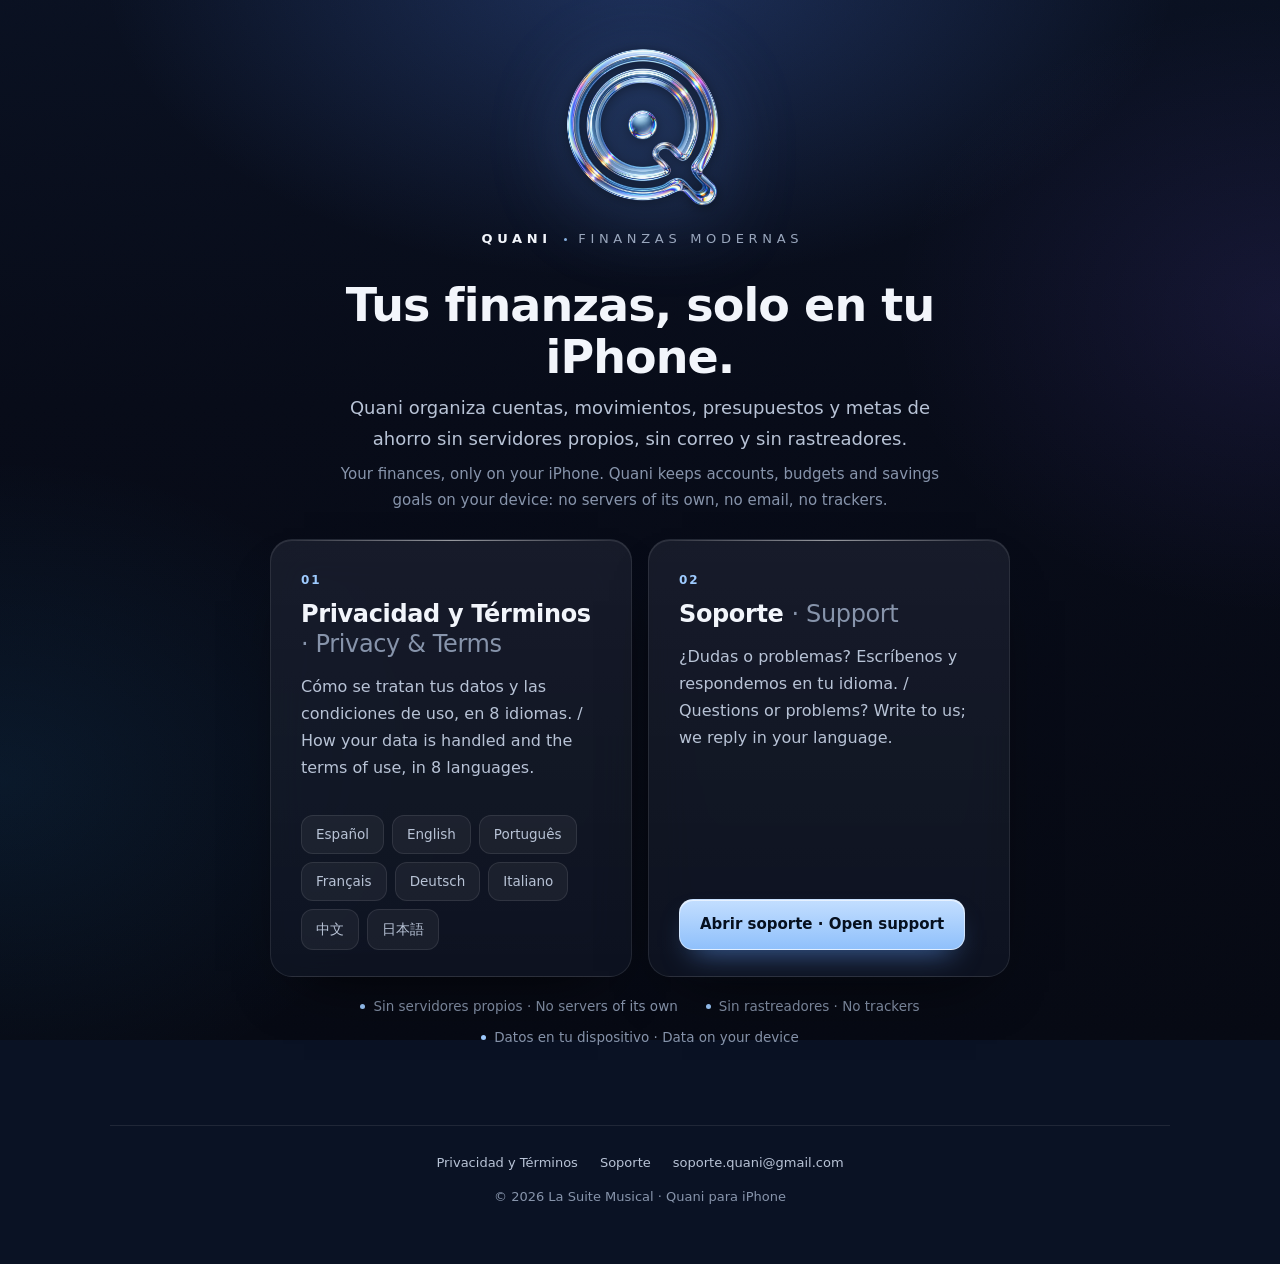
==== commit e91fac69: "Actualización 2" ====
--- a/index.html
+++ b/index.html
@@ -6,7 +6,7 @@
 <title>Quani · Finanzas Modernas</title>
 <meta name="description" content="Quani · Finanzas Modernas: privacidad, términos y soporte. Tus finanzas, solo en tu iPhone.">
 <meta name="robots" content="index, follow">
-<meta name="theme-color" content="#04060c">
+<meta name="theme-color" content="#0a1224">
 <meta name="color-scheme" content="dark">
 <link rel="canonical" href="https://lasuitemusicalrm-ui.github.io/quani-legal/index.html">
 <link rel="icon" type="image/png" href="assets/favicon.png">
--- a/assets/style.css
+++ b/assets/style.css
@@ -2,7 +2,7 @@
    Sin fuentes ni scripts externos: esta página promete no rastrear y no carga nada de terceros. */
 :root {
   color-scheme: dark;
-  --bg: #04060c;
+  --bg: #0a1224;       /* = tono de arriba del fondo: la barra de estado y el borde inferior de Safari lo toman */
   --ink: #f2f5fb;
   --ink-2: #b8c3d6;
   --ink-3: #8794ab;
@@ -19,7 +19,7 @@
 }
 
 * { box-sizing: border-box; }
-html { -webkit-text-size-adjust: 100%; scroll-behavior: smooth; }
+html { -webkit-text-size-adjust: 100%; scroll-behavior: smooth; background: var(--bg); }
 @media (prefers-reduced-motion: reduce) { html { scroll-behavior: auto; } * { animation: none !important; transition: none !important; } }
 
 body {
@@ -38,12 +38,13 @@
 
 /* Fondo: luz ambiente muy contenida + grano fino para que el negro se sienta material, no plano. */
 .backdrop {
-  position: fixed; inset: 0; z-index: 0; pointer-events: none;
+  /* Rebasa la pantalla por arriba y por abajo: sin franjas negras en la barra de estado ni bajo la barra de Safari. */
+  position: fixed; top: -140px; bottom: -140px; left: 0; right: 0; z-index: 0; pointer-events: none;
   background:
-    radial-gradient(60% 42% at 50% -6%, rgba(86, 140, 255, 0.26), transparent 70%),
+    radial-gradient(60% 38% at 50% 9%, rgba(86, 140, 255, 0.26), transparent 70%),
     radial-gradient(42% 36% at 100% 38%, rgba(130, 100, 255, 0.11), transparent 72%),
     radial-gradient(46% 38% at 0% 78%, rgba(40, 170, 255, 0.09), transparent 72%),
-    linear-gradient(180deg, #070b16 0%, #04060c 46%, #03050a 100%);
+    linear-gradient(180deg, #0a1224 0%, #070b18 46%, #060913 100%);
 }
 .backdrop::after {
   content: ""; position: absolute; inset: 0; opacity: 0.06; mix-blend-mode: overlay;
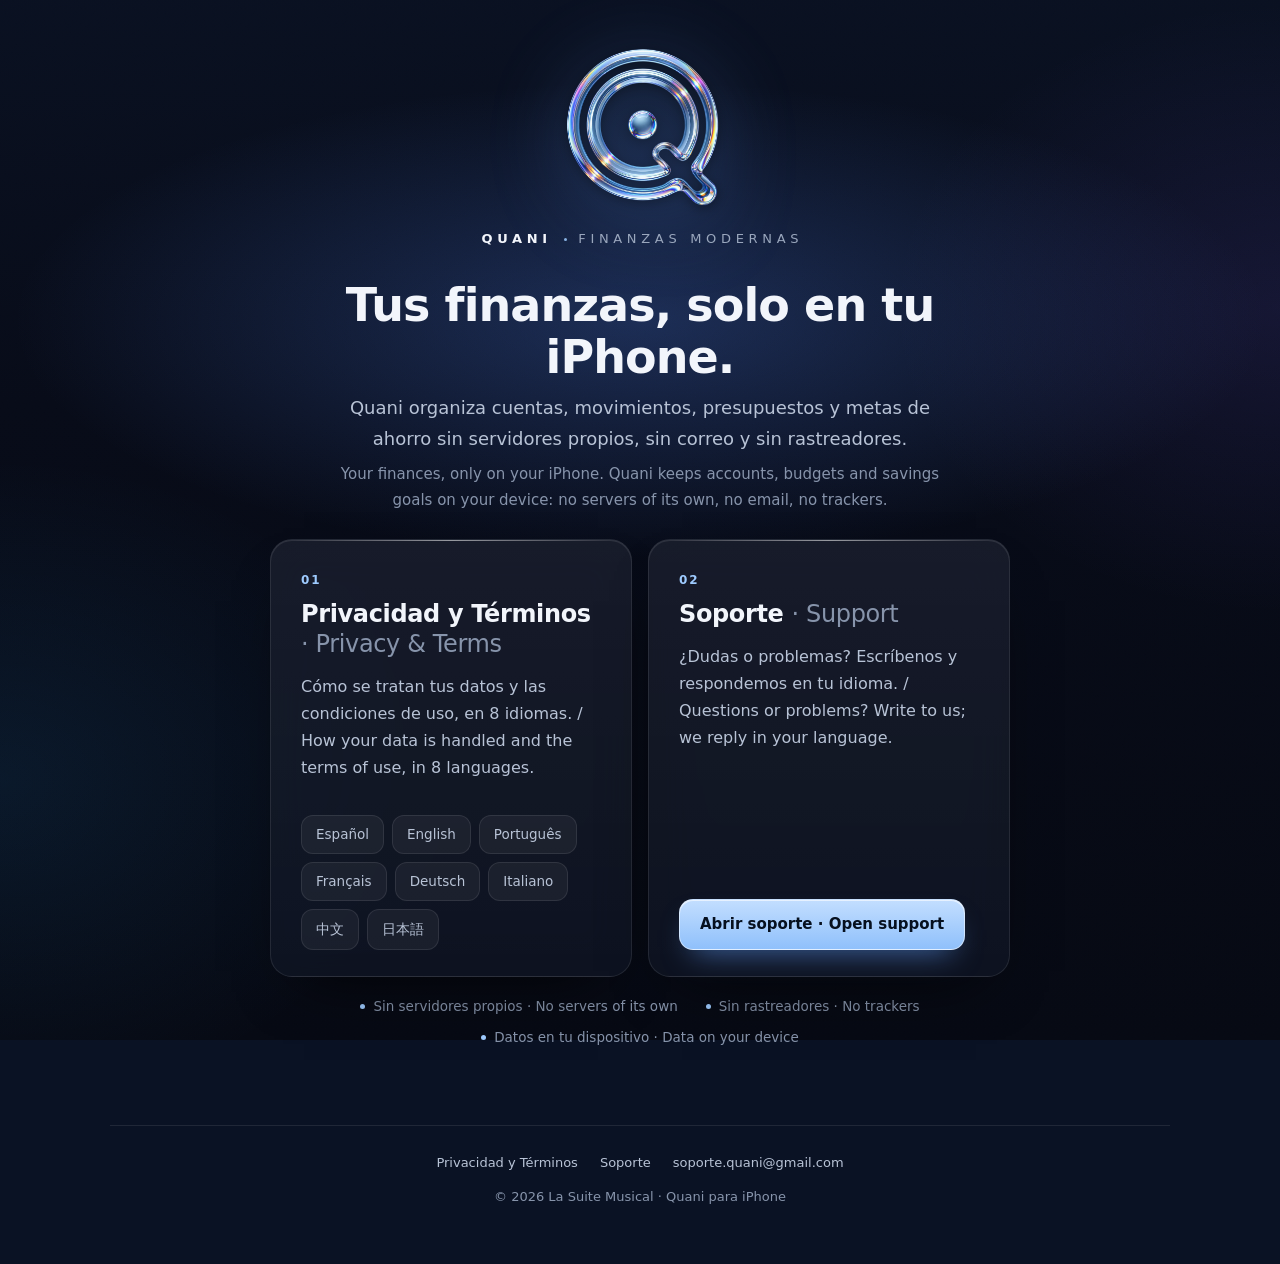
==== commit 0feae987: "actualizacion" ====
--- a/index.html
+++ b/index.html
@@ -15,7 +15,7 @@
 <meta property="og:description" content="Quani · Finanzas Modernas: privacidad, términos y soporte. Tus finanzas, solo en tu iPhone.">
 <meta property="og:type" content="website">
 <meta property="og:image" content="https://lasuitemusicalrm-ui.github.io/quani-legal/assets/quani-logo.png">
-<link rel="stylesheet" href="assets/style.css">
+<link rel="stylesheet" href="assets/style.css?v=3">
 </head>
 <body>
 <div class="backdrop" aria-hidden="true"></div>
--- a/assets/style.css
+++ b/assets/style.css
@@ -41,7 +41,9 @@
   /* Rebasa la pantalla por arriba y por abajo: sin franjas negras en la barra de estado ni bajo la barra de Safari. */
   position: fixed; top: -140px; bottom: -140px; left: 0; right: 0; z-index: 0; pointer-events: none;
   background:
-    radial-gradient(60% 38% at 50% 9%, rgba(86, 140, 255, 0.26), transparent 70%),
+    /* El resplandor del logo queda a unos 320 px del borde de la ventana (140 px de sobrante + 180): arriba,
+       bajo la barra de estado, el fondo es del mismo azul noche liso que Safari pinta ahí, sin franja. */
+    radial-gradient(ellipse 70vw 340px at 50% 460px, rgba(86, 140, 255, 0.26), transparent 70%),
     radial-gradient(42% 36% at 100% 38%, rgba(130, 100, 255, 0.11), transparent 72%),
     radial-gradient(46% 38% at 0% 78%, rgba(40, 170, 255, 0.09), transparent 72%),
     linear-gradient(180deg, #0a1224 0%, #070b18 46%, #060913 100%);
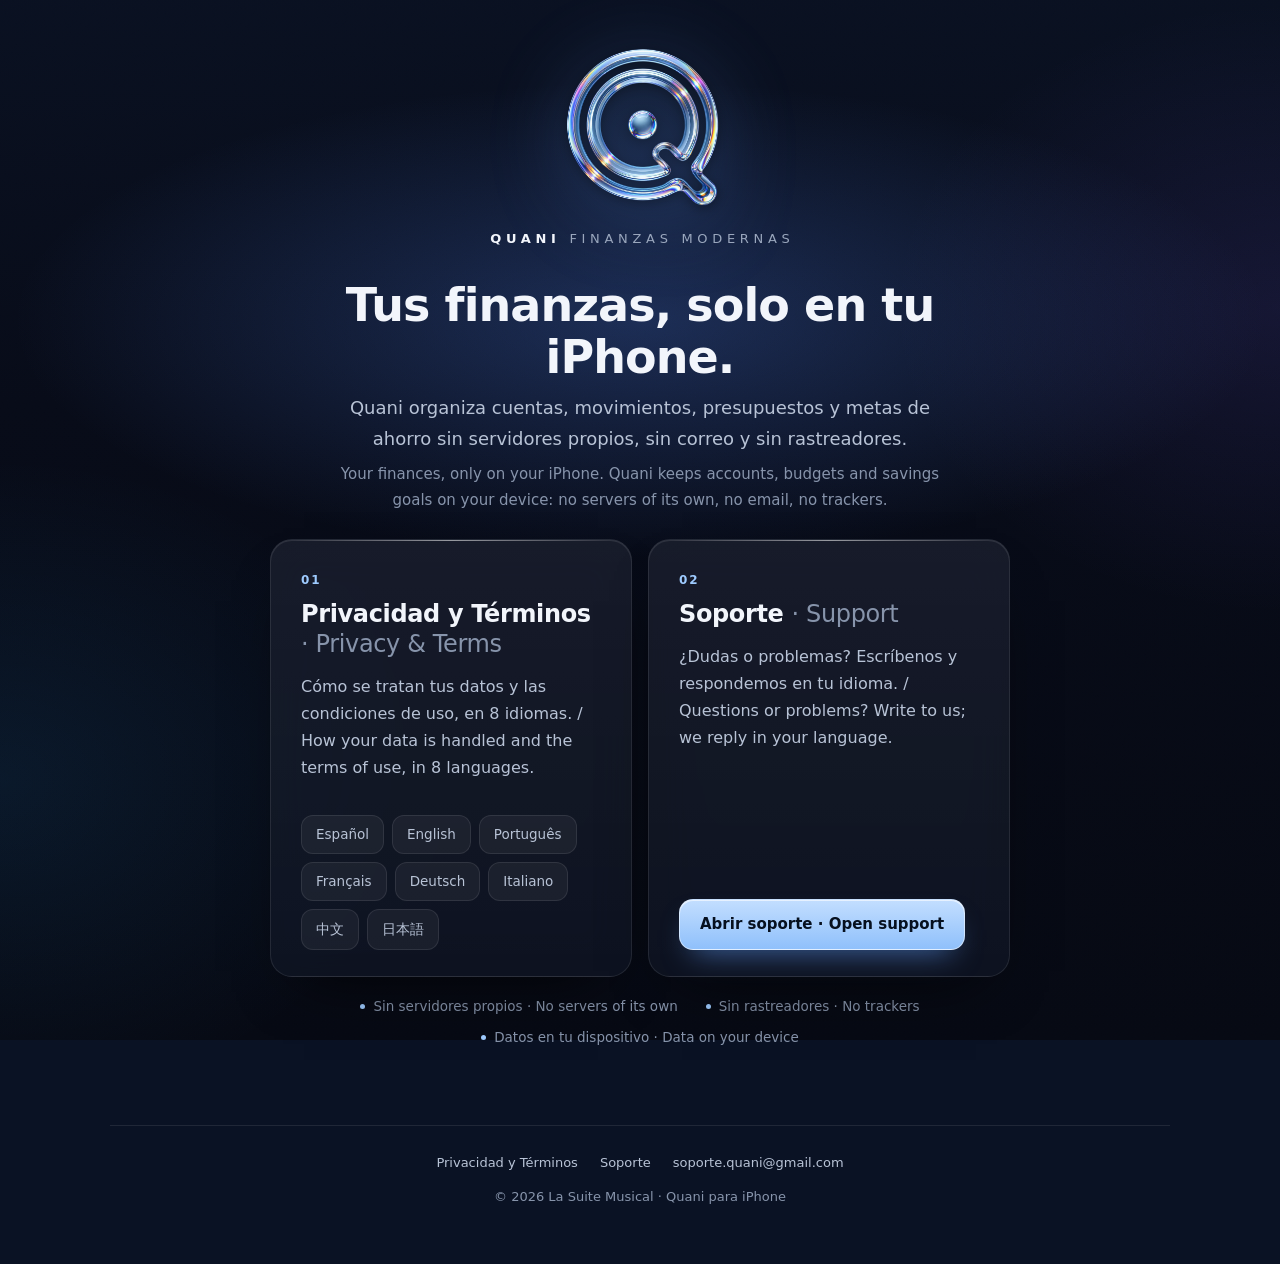
==== commit f0e872be: "12 nov" ====
--- a/index.html
+++ b/index.html
@@ -22,7 +22,7 @@
 <main class="page narrow">
 <header class="brand big">
 <a href="index.html" aria-label="Quani · Finanzas Modernas"><picture><source srcset="assets/quani-logo.webp" type="image/webp"><img class="mark" src="assets/quani-logo.png" width="640" height="640" alt="Quani"></picture></a>
-<p class="wordmark"><b>Quani</b><i aria-hidden="true"></i><span>Finanzas Modernas</span></p>
+<p class="wordmark"><b>Quani</b> <span>Finanzas Modernas</span></p>
 </header>
 <div class="hero">
 <h1>Tus finanzas, solo en tu iPhone.</h1>
--- a/assets/style.css
+++ b/assets/style.css
@@ -72,13 +72,12 @@
 }
 .brand.big .mark { width: 164px; height: 164px; }
 .wordmark {
-  margin: 20px 0 0; display: flex; align-items: center; justify-content: center; gap: 0.9em; flex-wrap: wrap;
+  margin: 20px 0 0; display: block; text-align: center; /* una sola frase: mismo espacio entre Quani, Finanzas y Modernas */
   font-size: 13px; letter-spacing: 0.36em; text-transform: uppercase; color: #9aa7bd;
   font-weight: 300; padding-left: 0.36em; /* compensa el espaciado final para centrar bien */
   animation: rise 0.9s 0.08s cubic-bezier(0.2, 0.7, 0.2, 1) both;
 }
 .wordmark b { font-weight: 600; color: var(--ink); }
-.wordmark i { width: 3px; height: 3px; border-radius: 50%; background: var(--accent); display: inline-block; opacity: 0.85; }
 @keyframes rise { from { opacity: 0; transform: translateY(8px); } to { opacity: 1; transform: none; } }
 
 /* ---------- Título de página ---------- */
